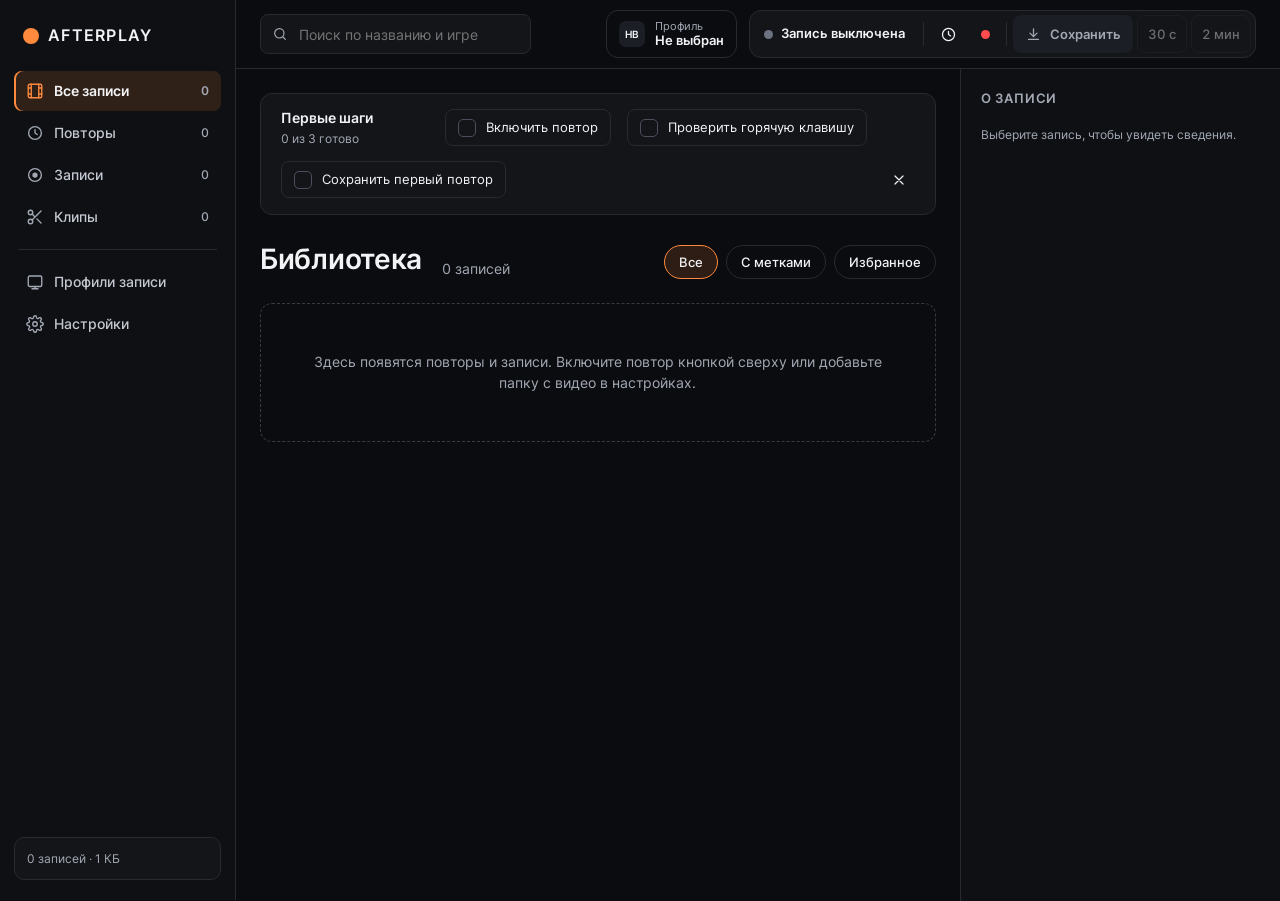
==== src/ui/index.html @ e7d9eff5 "Tidy the repository: src/, native/, docs; new README and banner Layout - src/: every Python module, " ====
<!doctype html>
<html lang="ru">
<head><meta charset="utf-8"><meta name="viewport" content="width=device-width,initial-scale=1"><title>AFTERPLAY</title><link rel="stylesheet" href="ag-app.css?v=5"><script defer src="ag-app.js?v=15"></script><script defer src="en-catalog.js?v=1.15.2"></script><script defer src="ko-catalog.js?v=1.15.2"></script><script defer src="i18n.js?v=1.15.2"></script></head>
<body>
<div id="app"><aside class="sb"><div class="brand"><i aria-hidden="true"></i><b>AFTERPLAY</b></div><nav class="nav" id="nav" aria-label="Разделы"></nav><div class="disk" id="disk"></div></aside>
<div class="ws"><header class="hd"><div id="hdLeft" style="display:contents"></div><span class="grow"></span><div id="chip"></div><div id="dock"></div></header><main id="view"></main></div></div>
<section id="stage" hidden></section><div id="toasts" aria-live="polite"></div><dialog id="confirm"></dialog>
</body></html>
---- src/ui/ag-app.css ----
/* AFTERPLAY · Afterglow — the whole interface. Flat graphite, one warm accent. */
@font-face{font-family:'AG Inter';src:url('fonts/Inter-Regular.ttf') format('truetype');font-weight:400;font-display:swap}
@font-face{font-family:'AG Inter';src:url('fonts/Inter-Medium.ttf') format('truetype');font-weight:500;font-display:swap}
@font-face{font-family:'AG Inter';src:url('fonts/Inter-SemiBold.ttf') format('truetype');font-weight:600 700;font-display:swap}
:root{
 color-scheme:dark;
 --bg:#0B0C0F;--side:#0E1013;--panel:#131519;--panel2:#1B1E24;--line:#262A31;--line2:#363B44;--line3:#4A505B;
 --text:#F2F3F5;--soft:#C4C9D1;--muted:#A3A9B4;--off:#6B7280;
 --accent:#FF8A3D;--accent-rgb:255,138,61;--on-accent:#0B0C0F;--rec:#FF4D4F;--ok:#4ADE80;
 --soft-accent:rgba(var(--accent-rgb),.14);--glow:0 0 0 1px var(--accent),0 8px 24px -8px rgba(var(--accent-rgb),.55);
 --card:240px;--speed:1;
}
*{box-sizing:border-box}
[hidden]{display:none!important}
html,body{margin:0;height:100%;background:var(--bg);color:var(--text);font:400 14px/1.45 'AG Inter','Inter','Segoe UI',system-ui,sans-serif;-webkit-font-smoothing:antialiased}
body.no-motion *,body.no-motion *::before,body.no-motion *::after{animation:none!important;transition:none!important}
button,input,select,textarea{font:inherit;color:inherit}
button{cursor:pointer}
button:disabled{cursor:default}
a{color:inherit}
:focus-visible{outline:2px solid var(--text);outline-offset:2px}
::selection{background:rgba(var(--accent-rgb),.35)}
::-webkit-scrollbar{width:10px;height:10px}::-webkit-scrollbar-thumb{background:#2A2E35;border-radius:5px;border:2px solid var(--bg)}::-webkit-scrollbar-track{background:transparent}
.sr{position:absolute!important;width:1px;height:1px;overflow:hidden;clip:rect(0 0 0 0);white-space:nowrap}
.num{font-variant-numeric:tabular-nums}
svg{flex:none}

/* Shell */
#app{display:flex;min-height:100vh}
.sb{position:sticky;top:0;height:100vh;width:236px;flex:none;display:flex;flex-direction:column;gap:2px;padding:20px 14px;background:var(--side);border-right:1px solid var(--line);overflow-y:auto}
.brand{display:flex;align-items:center;gap:10px;padding:4px 10px 22px}
.brand i{width:14px;height:14px;border-radius:50%;background:var(--accent);box-shadow:var(--glow)}
.brand b{font-weight:700;font-size:16px;letter-spacing:.08em}
.nav{display:flex;flex-direction:column;gap:2px}
.nav button{display:flex;align-items:center;gap:10px;height:40px;padding:0 12px;border:0;border-radius:8px;background:transparent;color:var(--soft);font-weight:500;text-align:left}
.nav button:hover{background:var(--panel2);color:var(--text)}
.nav button[aria-current=page]{background:var(--soft-accent);color:var(--text);font-weight:600;box-shadow:inset 2px 0 0 var(--accent)}
.nav button svg{width:18px;height:18px;color:var(--muted)}
.nav button[aria-current=page] svg{color:var(--accent)}
.nav .count{margin-left:auto;font-size:12px;color:var(--muted);font-variant-numeric:tabular-nums}
.nav hr{border:0;height:1px;background:var(--line);margin:10px 4px}
.disk{margin-top:auto;border:1px solid var(--line);border-radius:10px;padding:12px;display:flex;flex-direction:column;gap:8px;background:var(--panel)}
.disk div{display:flex;justify-content:space-between;font-size:12px;color:var(--muted)}
.bar{height:4px;border-radius:2px;background:var(--line);overflow:hidden}
.bar span{display:block;height:100%;background:var(--accent)}
.ws{flex:1;min-width:0;display:flex;flex-direction:column}
.hd{position:sticky;top:0;z-index:20;display:flex;align-items:center;gap:12px;min-height:68px;padding:10px 24px;border-bottom:1px solid var(--line);background:var(--bg)}
.hd h1{margin:0;font-size:18px;font-weight:700;white-space:nowrap}
.search{position:relative;flex:1 1 220px;max-width:420px;min-width:140px}
.search svg{position:absolute;left:12px;top:12px;width:16px;height:16px;color:var(--muted)}
.search input{width:100%;height:40px;padding:0 12px 0 38px;border-radius:8px;border:1px solid var(--line);background:var(--panel);outline:none}
.search input:focus{border-color:var(--line3)}
.grow{flex:1}
.chip-profile{display:flex;align-items:center;gap:10px;height:48px;padding:0 12px;border-radius:12px;border:1px solid var(--line);background:transparent;max-width:230px;min-width:0}
.chip-profile:hover{background:var(--panel2)}
.chip-profile .ini{width:26px;height:26px;flex:none;border-radius:7px;background:var(--panel2);display:flex;align-items:center;justify-content:center;font-size:10px;font-weight:700}
.chip-profile span{display:flex;flex-direction:column;line-height:1.2;min-width:0;text-align:left}
.chip-profile small{font-size:11px;color:var(--muted)}
.chip-profile b{font-size:13px;font-weight:600;white-space:nowrap;overflow:hidden;text-overflow:ellipsis}
main{flex:1;min-width:0}

/* Recording dock */
.dock{display:flex;align-items:center;gap:4px;height:48px;padding:4px;border:1px solid var(--line);border-radius:12px;background:var(--panel);flex:none}
.dock[data-mode=replay]{border-color:rgba(var(--accent-rgb),.45)}
.dock[data-mode=record],.dock[data-mode=error]{border-color:rgba(255,77,79,.55)}
.dock button{height:38px;border-radius:8px;border:0;background:transparent;display:flex;align-items:center;gap:8px;padding:0 12px;font-size:13px;font-weight:500;white-space:nowrap}
.dock button:hover:not(:disabled){background:var(--panel2)}
.dock button:disabled{opacity:.4}
.dock svg{width:17px;height:17px}
.dk-status{position:relative;max-width:240px;min-width:0;text-align:left;padding:0 12px 0 10px!important}
.dk-text{display:flex;flex-direction:column;min-width:0;line-height:1.2}
.dk-text b{font-size:13px;font-weight:600;white-space:nowrap;overflow:hidden;text-overflow:ellipsis;font-variant-numeric:tabular-nums}
.dk-text small{font-size:11px;color:var(--muted);white-space:nowrap;overflow:hidden;text-overflow:ellipsis}
.dot{width:9px;height:9px;flex:none;border-radius:50%;background:var(--off)}
.dock[data-mode=replay] .dot{background:var(--accent);box-shadow:0 0 10px rgba(var(--accent-rgb),.85);animation:pulse 1.6s ease-in-out infinite}
.dock[data-mode=record] .dot,.dock[data-mode=error] .dot{background:var(--rec);box-shadow:0 0 10px rgba(255,77,79,.85)}
.dock[data-mode=record] .dot{animation:pulse 1.6s ease-in-out infinite}
.dock[data-mode=busy] .dot{background:var(--text);animation:pulse .8s ease-in-out infinite}
.dk-fill{position:absolute;left:10px;right:12px;bottom:3px;height:2px;border-radius:1px;background:var(--line);overflow:hidden}
.dk-fill span{display:block;height:100%;background:var(--accent)}
.dk-sep{width:1px;height:24px;background:var(--line);margin:0 2px;flex:none}
.dk-toggle.on{background:var(--soft-accent)!important}
.dk-toggle.on svg{color:var(--accent)}
.rec-dot{width:9px;height:9px;border-radius:50%;background:var(--rec);flex:none}
.dk-rec.on{background:rgba(255,77,79,.14)!important;color:#FFD6D6}
.dk-save{background:var(--accent)!important;color:var(--on-accent)!important;font-weight:600!important}
.dk-save:hover:not(:disabled){filter:brightness(1.07)}
.dk-save:disabled{background:var(--panel2)!important;color:var(--muted)!important;opacity:1!important}
.dk-save kbd{font:600 11px inherit;padding:1px 6px;border-radius:5px;background:rgba(11,12,15,.18)}
.dk-save:disabled kbd{background:var(--line)}
.dk-quick{border:1px solid var(--line)!important;padding:0 10px!important;font-variant-numeric:tabular-nums}
@media (max-width:1500px){.dk-save kbd{display:none}}
@media (max-width:1360px){.dk-text small{display:none}.dk-toggle span{display:none}.dk-toggle{padding:0 10px!important}.chip-profile{max-width:170px}}
@media (max-width:1220px){.chip-profile span{display:none}.dk-status{max-width:150px}}
@media (max-width:1120px){.dk-save span{display:none}.sb{width:200px}}
body.recording::after{content:'';position:fixed;inset:0;border:2px solid var(--rec);pointer-events:none;z-index:9999;animation:frame 2.4s ease-in-out infinite}
@keyframes pulse{0%,100%{opacity:1}50%{opacity:.35}}
@keyframes frame{0%,100%{opacity:.9}50%{opacity:.35}}
@media (prefers-reduced-motion:reduce){*{animation:none!important;transition:none!important}}

/* Buttons and fields */
.btn{height:40px;padding:0 16px;border-radius:8px;border:1px solid var(--line);background:transparent;display:inline-flex;align-items:center;justify-content:center;gap:8px;font-weight:500;white-space:nowrap;text-decoration:none}
.btn:hover:not(:disabled){background:var(--panel2);border-color:var(--line2)}
.btn:disabled{opacity:.45}
.btn svg{width:16px;height:16px}
.btn.primary{background:var(--accent);border-color:transparent;color:var(--on-accent);font-weight:600;box-shadow:0 8px 24px -10px rgba(var(--accent-rgb),.7)}
.btn.primary:hover:not(:disabled){background:var(--accent);filter:brightness(1.07)}
.btn.primary:disabled{background:var(--panel2);color:var(--off);box-shadow:none;opacity:1}
.btn.danger{color:#FFB4B5}
.btn.danger.solid{border-color:var(--rec);background:rgba(255,77,79,.12);color:#FFD6D6}
.btn.icon{width:40px;padding:0}
.btn.ghost{border-color:transparent}
.btn.sm{height:34px;padding:0 12px;font-size:13px}
.field{display:flex;flex-direction:column;gap:6px;min-width:0}
.field>label,.lbl{font-size:13px;color:var(--muted)}
.input,select.input{height:40px;padding:0 12px;border-radius:8px;border:1px solid var(--line);background:var(--panel);outline:none;min-width:0}
.input:focus{border-color:var(--line3)}
select.input{appearance:none;padding-right:34px;background-image:url("data:image/svg+xml,%3Csvg xmlns='http://www.w3.org/2000/svg' width='12' height='12' viewBox='0 0 24 24' fill='none' stroke='%23A3A9B4' stroke-width='2'%3E%3Cpath d='m6 9 6 6 6-6'/%3E%3C/svg%3E");background-repeat:no-repeat;background-position:right 12px center}
select.input option{background:#1B1E24}
input[type=range]{accent-color:var(--accent);width:100%;height:20px;margin:0;cursor:pointer}
input[type=range]:disabled{opacity:.35;cursor:default}
.seg{display:inline-flex;flex-wrap:wrap;gap:4px;padding:3px;border-radius:10px;background:var(--side);border:1px solid var(--line)}
.seg button{height:34px;padding:0 14px;border-radius:7px;border:0;background:transparent;color:var(--soft);font-size:13px;font-weight:500}
.seg button:hover:not(:disabled){color:var(--text);background:var(--panel2)}
.seg button[aria-checked=true],.seg button[aria-pressed=true]{background:var(--accent);color:var(--on-accent);font-weight:600}
.seg button:disabled{opacity:.4}
.switch{display:inline-flex;align-items:center;gap:12px;cursor:pointer;border:0;background:transparent;padding:0;text-align:left}
.switch .tr{width:36px;height:20px;flex:none;border-radius:10px;background:var(--line2);padding:2px;display:flex;transition:background .14s}
.switch .tr span{width:16px;height:16px;border-radius:50%;background:var(--muted);transition:transform .14s,background .14s}
.switch[aria-checked=true] .tr{background:var(--accent)}
.switch[aria-checked=true] .tr span{transform:translateX(16px);background:#0B0C0F}
.switch:disabled{opacity:.45;cursor:default}
.check{display:inline-flex;align-items:center;gap:10px;cursor:pointer}
.check input{width:16px;height:16px;accent-color:var(--accent);margin:0}
kbd{min-width:22px;height:22px;padding:0 6px;border-radius:5px;border:1px solid var(--line2);border-bottom-width:2px;background:var(--panel);font:600 11px inherit;display:inline-flex;align-items:center;justify-content:center}
.hint{font-size:12px;color:var(--muted);margin:0}
.card{border:1px solid var(--line);border-radius:12px;background:var(--panel)}
h2.sec{margin:0;font-size:13px;font-weight:600;color:var(--muted);letter-spacing:.06em;text-transform:uppercase}
.empty{padding:48px;border:1px dashed var(--line2);border-radius:12px;text-align:center;color:var(--muted)}

/* Library */
.lib{display:flex;flex-wrap:wrap;min-height:calc(100vh - 68px)}
.lib-main{flex:999 1 560px;min-width:0;padding:24px;display:flex;flex-direction:column;gap:24px}
.steps{display:flex;flex-wrap:wrap;align-items:center;gap:12px 16px;padding:14px 16px 14px 20px}
.steps .t{display:flex;flex-direction:column;gap:2px;min-width:140px;margin-right:8px}
.steps .t b{font-weight:600}
.step{display:flex;align-items:center;gap:10px;padding:8px 12px;border-radius:8px;border:1px solid var(--line);background:transparent;font-size:13px}
.step:hover{border-color:var(--line3)}
.step i{width:18px;height:18px;border-radius:5px;border:1.5px solid var(--line3);display:flex;align-items:center;justify-content:center;font-style:normal;font-size:12px;font-weight:700;color:var(--on-accent)}
.step.done{color:var(--muted)}.step.done i{background:var(--accent);border-color:var(--accent)}
.lib-top{display:flex;flex-wrap:wrap;align-items:flex-end;gap:12px 20px}
.lib-top h1{margin:0;font-size:28px;font-weight:700;letter-spacing:-.01em}
.lib-top .num{color:var(--muted)}
.chips{display:flex;flex-wrap:wrap;gap:8px}
.chips button{height:34px;padding:0 14px;border-radius:17px;border:1px solid var(--line);background:transparent;font-size:13px;font-weight:500}
.chips button:hover{border-color:var(--line3)}
.chips button[aria-pressed=true]{border-color:var(--accent);background:var(--soft-accent)}
.group{display:flex;flex-direction:column;gap:12px}
.grid{display:grid;grid-template-columns:repeat(auto-fill,minmax(var(--card),1fr));gap:16px}
.clip{display:flex;flex-direction:column;padding:6px;border-radius:12px;border:1px solid var(--line);background:var(--panel);text-align:left;transition:transform .14s,border-color .14s,box-shadow .14s;content-visibility:auto;contain-intrinsic-size:auto 230px}
.clip:hover{transform:translateY(-2px);border-color:var(--line2)}
.clip.sel{border-color:var(--accent);box-shadow:var(--glow)}
.thumb{position:relative;aspect-ratio:16/9;border-radius:8px;overflow:hidden;background:var(--panel2)}
.thumb img{width:100%;height:100%;object-fit:cover;display:block}
.badge{position:absolute;padding:2px 8px;border-radius:6px;background:rgba(11,12,15,.8);font-size:11px;font-weight:600}
.badge.kind{left:8px;top:8px;color:var(--accent)}.badge.kind.record{color:#FF9B9C}.badge.kind.clip{color:var(--text)}
.badge.marks{right:8px;top:8px}
.badge.dur{right:8px;bottom:8px;font-size:12px;font-weight:500;font-variant-numeric:tabular-nums;padding:2px 6px}
.badge.fav{left:8px;bottom:8px;color:var(--accent)}
.clip .meta{display:flex;flex-direction:column;gap:2px;padding:10px 4px 4px;min-width:0}
.clip .meta b{font-weight:600;white-space:nowrap;overflow:hidden;text-overflow:ellipsis}
.clip .meta small{font-size:12px;color:var(--muted);white-space:nowrap;overflow:hidden;text-overflow:ellipsis}
.more{align-self:center}
.detail{flex:1 1 320px;max-width:360px;border-left:1px solid var(--line);background:var(--side);padding:20px;display:flex;flex-direction:column;gap:18px;position:sticky;top:68px;height:calc(100vh - 68px);overflow-y:auto}
.detail .row{display:flex;align-items:center;justify-content:space-between}
.detail .big{position:relative;aspect-ratio:16/9;border-radius:10px;overflow:hidden;background:var(--panel2);border:0;padding:0;width:100%}
.detail .big img{width:100%;height:100%;object-fit:cover;display:block}
.detail .big .play{position:absolute;left:50%;top:50%;transform:translate(-50%,-50%);width:52px;height:52px;border-radius:50%;background:rgba(11,12,15,.7);display:flex;align-items:center;justify-content:center}
.detail h3{margin:0;font-size:18px;font-weight:700;overflow-wrap:anywhere}
.detail .sub{color:var(--muted);font-size:13px}
.acts{display:grid;grid-template-columns:repeat(3,minmax(0,1fr));gap:8px}
.acts .btn{padding:0 8px}
dl.facts{margin:0;display:grid;grid-template-columns:auto 1fr;gap:10px 16px;font-size:13px}
dl.facts dt{color:var(--muted)}dl.facts dd{margin:0;text-align:right;overflow-wrap:anywhere;font-variant-numeric:tabular-nums}
.marks{display:flex;flex-wrap:wrap;gap:6px}
.mark{height:28px;padding:0 10px;border-radius:6px;border:0;background:var(--soft-accent);font-size:12px;font-variant-numeric:tabular-nums}
.mark:hover{background:rgba(var(--accent-rgb),.24)}

/* Full-window stages: viewer and editor */
#stage{position:fixed;inset:0;z-index:50;background:var(--bg);display:flex;flex-direction:column;overflow:auto}
#stage[hidden]{display:none}
.st-hd{display:flex;flex-wrap:wrap;align-items:center;gap:12px 16px;padding:14px 24px;border-bottom:1px solid var(--line)}
.st-hd .ttl{display:flex;flex-direction:column;min-width:0}
.st-hd .ttl b{font-size:16px;font-weight:700;white-space:nowrap;overflow:hidden;text-overflow:ellipsis}
.st-hd .ttl small{font-size:12px;color:var(--muted)}
.keys{display:flex;flex-wrap:wrap;gap:6px 12px;align-items:center;font-size:12px;color:var(--muted)}
.keys span{display:inline-flex;align-items:center;gap:6px}

/* Viewer */
.vw{background:#07080A}
.vw .st-hd{border-bottom:0}
.vw-stage{position:relative;flex:1;min-height:0;display:flex;align-items:center;justify-content:center;padding:0 64px}
.vw{height:100vh;overflow:hidden}
.vw-frame{position:relative;width:100%;height:100%;border-radius:8px;overflow:hidden;background:#000}
.vw-frame video{width:100%;height:100%;object-fit:contain;display:block;background:#000}
.vw-hit{position:absolute;inset:0;border:0;background:transparent;width:100%;height:100%;display:flex;align-items:center;justify-content:center}
.bigplay{width:76px;height:76px;border-radius:50%;background:rgba(11,12,15,.7);display:flex;align-items:center;justify-content:center}
.side-nav{position:absolute;top:50%;transform:translateY(-50%);width:44px;height:44px;border-radius:50%;border:1px solid var(--line);background:var(--panel);display:flex;align-items:center;justify-content:center;opacity:.6}
.side-nav:hover{opacity:1}
.side-nav.l{left:16px}.side-nav.r{right:16px}
.vw-ctl{padding:8px 64px 14px;display:flex;flex-direction:column;gap:8px;transition:opacity .25s}
.scrub{position:relative;height:28px;cursor:pointer;touch-action:none;user-select:none}
.scrub .rail{position:absolute;left:0;right:0;top:12px;height:5px;border-radius:3px;background:var(--line);overflow:hidden;transition:height .1s,top .1s}
.scrub:hover .rail,.scrub.drag .rail{height:8px;top:10px}
.scrub .buf{position:absolute;inset:0 auto 0 0;background:rgba(242,243,245,.1)}
.scrub .fill{position:absolute;inset:0 auto 0 0;background:var(--accent)}
.scrub .knob{position:absolute;top:7px;width:14px;height:14px;margin-left:-7px;border-radius:50%;background:var(--text);box-shadow:0 0 0 4px rgba(var(--accent-rgb),.25);pointer-events:none}
.scrub .pin{position:absolute;top:9px;width:3px;height:10px;margin-left:-1px;border-radius:1px;background:var(--text);pointer-events:none}
.preview{position:absolute;bottom:34px;transform:translateX(-50%);display:flex;flex-direction:column;align-items:center;gap:6px;pointer-events:none}
.preview .pic{width:176px;height:99px;border-radius:8px;border:2px solid var(--text);background:var(--panel2) no-repeat;background-size:auto 100%;box-shadow:0 12px 32px rgba(0,0,0,.5)}
.preview span{padding:2px 8px;border-radius:6px;background:var(--panel2);font-size:12px;font-weight:600;font-variant-numeric:tabular-nums}
.ctl-row{display:flex;flex-wrap:wrap;align-items:center;gap:8px 10px}
.vol{display:flex;align-items:center;gap:8px}
.vol input{width:110px}
.menu-wrap{position:relative}
.menu{position:absolute;right:0;bottom:48px;min-width:150px;padding:6px;border-radius:10px;background:var(--panel2);border:1px solid var(--line2);box-shadow:0 12px 32px rgba(0,0,0,.5);display:flex;flex-direction:column;gap:2px;z-index:5}
.menu button{display:flex;justify-content:space-between;height:32px;padding:0 10px;align-items:center;border-radius:6px;border:0;background:transparent;font-size:13px}
.menu button:hover,.menu button[aria-checked=true]{background:rgba(var(--accent-rgb),.16)}
.vw-badge{position:absolute;top:14px;padding:4px 10px;border-radius:6px;font-size:12px;font-weight:700}
.timer-ov{position:absolute;padding:3px 9px;border-radius:6px;font-weight:600;font-variant-numeric:tabular-nums;pointer-events:none;transform:translate(-100%,0)}

/* Editor */
.ed-body{flex:1;display:flex;flex-wrap:wrap;min-height:0}
.ed-main{flex:999 1 640px;min-width:0;padding:24px;display:flex;flex-direction:column;gap:16px}
.ed-frame{position:relative;width:100%;aspect-ratio:16/9;max-height:52vh;border-radius:12px;overflow:hidden;background:#000;border:1px solid var(--line)}
.ed-frame video{width:100%;height:100%;object-fit:contain;display:block}
.ed-frame .drag-note{position:absolute;left:50%;bottom:14px;transform:translateX(-50%);padding:6px 12px;border-radius:8px;background:rgba(11,12,15,.85);border:1px solid var(--accent);font-size:13px;font-weight:600}
.tl-card{display:flex;flex-direction:column;gap:10px;padding:14px 18px 22px}
.tl-info{display:flex;flex-wrap:wrap;gap:8px 20px;justify-content:space-between;font-size:12px;color:var(--muted);font-variant-numeric:tabular-nums}
.tl-info b{color:var(--text);font-weight:600}
.tl{position:relative;height:128px;margin-top:4px;touch-action:none;user-select:none}
.tl .strip{position:absolute;left:0;right:0;top:0;height:52px;border-radius:6px;overflow:hidden;background:var(--panel2) repeat-x;background-size:auto 100%}
.tl canvas{position:absolute;left:0;top:60px;width:100%;height:52px}
.tl .dim{position:absolute;top:0;height:112px;background:rgba(11,12,15,.66);pointer-events:none}
.tl .sel{position:absolute;top:-2px;height:116px;border-top:2px solid var(--accent);border-bottom:2px solid var(--accent);pointer-events:none}
.tl .sel.drag{box-shadow:var(--glow)}
.handle{position:absolute;top:-2px;width:14px;height:116px;padding:0;border:0;background:var(--accent);display:flex;align-items:center;justify-content:center;cursor:ew-resize}
.handle:hover{filter:brightness(1.12)}
.handle.in{margin-left:-12px;border-radius:7px 0 0 7px}.handle.out{margin-left:-2px;border-radius:0 7px 7px 0}
.head{position:absolute;top:-10px;height:128px;width:2px;margin-left:-1px;background:var(--text);pointer-events:none}
.head::before{content:'';position:absolute;top:0;left:-5px;width:12px;height:12px;border-radius:50%;background:var(--text)}
.hover-line{position:absolute;top:0;height:112px;width:1px;background:rgba(242,243,245,.35);pointer-events:none}
.drag-time{position:absolute;top:-36px;transform:translateX(-50%);padding:3px 8px;border-radius:6px;background:var(--accent);color:var(--on-accent);font-size:12px;font-weight:700;font-variant-numeric:tabular-nums;white-space:nowrap;pointer-events:none}
.tl .star{position:absolute;top:112px;margin-left:-6px;font-size:12px;line-height:16px;color:var(--accent);pointer-events:none}
.ed-side{flex:1 1 360px;max-width:420px;border-left:1px solid var(--line);background:var(--side);padding:24px 20px;display:flex;flex-direction:column;gap:20px;overflow-y:auto}
.preset{display:flex;align-items:center;gap:12px;padding:12px;border-radius:10px;border:1px solid var(--line);background:var(--panel);text-align:left;width:100%}
.preset:hover:not(:disabled){border-color:var(--line3)}
.preset[aria-checked=true]{border-color:var(--accent);background:rgba(var(--accent-rgb),.1)}
.preset:disabled{opacity:.45}
.preset .r{width:16px;height:16px;flex:none;border-radius:50%;border:1.5px solid var(--line3)}
.preset[aria-checked=true] .r{border:5px solid var(--accent)}
.preset .tx{display:flex;flex-direction:column;gap:2px;flex:1;min-width:0}
.preset .tx b{font-weight:600}.preset .tx small{font-size:12px;color:var(--muted)}
.preset .sz{font-size:13px;font-weight:600;font-variant-numeric:tabular-nums;color:var(--muted)}
.preset[aria-checked=true] .sz{color:var(--text)}
.track{display:grid;grid-template-columns:36px minmax(0,1fr) 46px;align-items:center;gap:12px;padding:10px 12px;border-radius:10px;border:1px solid var(--line);background:var(--panel)}
.track .nm{font-size:13px;font-weight:600}
.track .pct{border:0;background:transparent;font-size:13px;font-weight:600;text-align:right;font-variant-numeric:tabular-nums;padding:0}
.result{display:flex;flex-direction:column;gap:12px;padding:14px;border-radius:10px;border:1px solid rgba(74,222,128,.35);background:rgba(74,222,128,.07);min-width:0}
/* Two buttons side by side only when both labels fit; otherwise stack them so
   "Показать в папке" never runs past the export panel on narrow windows. */
.result-acts{display:grid;grid-template-columns:repeat(auto-fit,minmax(min(100%,170px),1fr));gap:8px}
.result-acts .btn{min-width:0}
/* Icons inside buttons are swapped on state changes (play ⇄ pause). Let clicks
   land on the button itself so a press on the glyph is never lost. */
button svg,button .bigplay{pointer-events:none}
.progress{display:flex;flex-direction:column;gap:8px;padding:14px;border-radius:10px;border:1px solid var(--line);background:var(--panel)}
.progress .bar{height:6px}

/* Profiles and settings */
.page{display:flex;flex-wrap:wrap;min-height:calc(100vh - 68px)}
.pf-list{flex:1 1 280px;max-width:330px;padding:20px;border-right:1px solid var(--line);background:var(--side);display:flex;flex-direction:column;gap:8px}
.pf-item{display:flex;align-items:center;gap:12px;padding:12px;border-radius:10px;border:1px solid var(--line);background:var(--panel);text-align:left;width:100%}
.pf-item:hover{border-color:var(--line2)}
.pf-item[aria-current=true]{border-color:var(--accent);background:rgba(var(--accent-rgb),.1)}
.pf-item .ini{width:36px;height:36px;flex:none;border-radius:9px;display:flex;align-items:center;justify-content:center;font-size:12px;font-weight:700;background:var(--panel2)}
.pf-item[aria-current=true] .ini{background:var(--accent);color:var(--on-accent)}
.pf-item .tx{display:flex;flex-direction:column;gap:2px;min-width:0;flex:1}
.pf-item .tx b{font-weight:600;white-space:nowrap;overflow:hidden;text-overflow:ellipsis}
.pf-item .tx small{font-size:12px;color:var(--muted)}
.tag{padding:1px 6px;border-radius:5px;font-size:11px;font-weight:700;background:var(--accent);color:var(--on-accent);white-space:nowrap}
.tag.ghost{background:var(--panel2);color:var(--soft)}
.pf-edit{flex:999 1 640px;min-width:0;padding:24px 32px 0;display:flex;flex-direction:column;gap:20px}
.pf-grid{display:grid;grid-template-columns:repeat(2,minmax(0,1fr));gap:20px}
.box{display:flex;flex-direction:column;gap:14px;padding:18px}
.box.wide{grid-column:span 2}
.box h3{margin:0;font-size:15px;font-weight:700}
.box-head{display:flex;flex-wrap:wrap;align-items:center;gap:12px}
.box-head h3{flex:1}
.mons{display:flex;flex-wrap:wrap;gap:12px;align-items:flex-end}
.mon{display:flex;flex-direction:column;align-items:flex-start;gap:4px;padding:10px;border-radius:10px;border:1px solid var(--line);background:transparent;text-align:left}
.mon .scr{border-radius:6px;border:2px solid var(--line2);background:var(--side);display:flex;align-items:center;justify-content:center;font-size:18px;font-weight:700;color:var(--muted);margin-bottom:4px}
.mon[aria-checked=true]{border-color:var(--accent);background:rgba(var(--accent-rgb),.08)}
.mon[aria-checked=true] .scr{border-color:var(--accent);color:var(--accent)}
.mon b{font-size:13px;font-weight:600}.mon small{font-size:12px;color:var(--muted)}
.apps{display:grid;grid-template-columns:repeat(auto-fill,minmax(220px,1fr));gap:8px}
.app{display:flex;align-items:center;gap:10px;padding:8px 10px;border-radius:8px;border:1px solid var(--line);background:transparent;text-align:left;min-width:0}
.app[aria-checked=true]{border-color:var(--accent);background:rgba(var(--accent-rgb),.08)}
.app .ini{width:28px;height:28px;flex:none;border-radius:7px;background:var(--panel2);display:flex;align-items:center;justify-content:center;font-size:11px;font-weight:700}
.app span{display:flex;flex-direction:column;min-width:0}
.app b{font-size:13px;font-weight:600;white-space:nowrap;overflow:hidden;text-overflow:ellipsis}.app small{font-size:12px;color:var(--muted);white-space:nowrap;overflow:hidden;text-overflow:ellipsis}
.kv{display:flex;justify-content:space-between;align-items:baseline;gap:12px}
.kv .v{font-size:18px;font-weight:700;font-variant-numeric:tabular-nums}
.ticks{display:flex;justify-content:space-between;font-size:11px;color:var(--muted);font-variant-numeric:tabular-nums}
.note{padding:10px 12px;border-radius:8px;background:var(--side);font-size:13px;color:var(--muted);display:flex;justify-content:space-between;gap:12px}
.note b{color:var(--text);font-variant-numeric:tabular-nums}
.savebar{position:sticky;bottom:0;margin:0 -32px;padding:14px 32px;display:flex;align-items:center;gap:12px;border-top:1px solid var(--line);background:var(--bg);z-index:3}
.st-nav{flex:1 1 210px;max-width:230px;padding:20px 14px;border-right:1px solid var(--line);background:var(--side);display:flex;flex-direction:column;gap:2px;position:sticky;top:68px;height:calc(100vh - 68px)}
.st-nav a{height:38px;padding:0 12px;border-radius:8px;display:flex;align-items:center;text-decoration:none;color:var(--soft)}
.st-nav a:hover{background:var(--panel2);color:var(--text)}
.st-body{flex:999 1 640px;min-width:0;max-width:940px;padding:28px 32px 64px;display:flex;flex-direction:column;gap:20px}
.st-sec{padding:6px 20px}
.st-sec>h2{margin:14px 0 6px;font-size:15px;font-weight:700}
.st-row{display:flex;flex-wrap:wrap;align-items:center;gap:12px 16px;min-height:56px;padding:8px 0;border-top:1px solid var(--line)}
.st-row:first-of-type{border-top:0}
.st-row .t{display:flex;flex-direction:column;flex:1;min-width:200px}
.st-row .t b{font-weight:500}.st-row .t small{font-size:12px;color:var(--muted)}
.keybtn{min-width:190px;height:40px;padding:0 12px;border-radius:8px;border:1px solid var(--line);background:var(--side);display:flex;align-items:center;justify-content:center;gap:4px}
.keybtn:hover{border-color:var(--line3)}
.keybtn.listen{border-color:var(--accent);box-shadow:0 0 0 3px rgba(var(--accent-rgb),.2);color:var(--accent);font-weight:600}
.keybtn.bad{border-color:var(--rec)}
.folder{display:flex;align-items:center;gap:12px;min-height:48px;padding:6px 12px;border-radius:10px;border:1px solid var(--line)}
.folder span{flex:1;min-width:0;white-space:nowrap;overflow:hidden;text-overflow:ellipsis}
.swatches{display:flex;gap:10px}
.swatch{width:32px;height:32px;border-radius:50%;border:0;padding:0;background:var(--c)}
.swatch[aria-checked=true]{box-shadow:0 0 0 3px var(--panel),0 0 0 5px var(--c)}
.corners{position:relative;width:200px;height:118px;border-radius:10px;border:2px solid var(--line2);background:var(--side)}
.corners button{position:absolute;width:64px;height:26px;border-radius:6px;border:1px dashed var(--line3);background:transparent}
.corners button[aria-checked=true]{border:0;background:var(--accent)}

/* Toasts and dialogs */
#toasts{position:fixed;right:24px;top:80px;z-index:200;display:flex;flex-direction:column;gap:8px;align-items:flex-end;pointer-events:none}
.toast{display:flex;align-items:center;gap:10px;max-width:520px;padding:12px 16px;border-radius:10px;background:var(--panel2);border:1px solid var(--line2);box-shadow:0 12px 32px rgba(0,0,0,.45);pointer-events:auto}
.toast i{width:8px;height:8px;border-radius:50%;background:var(--ok);flex:none}
.toast.err{border-color:rgba(255,77,79,.6)}.toast.err i{background:var(--rec)}
.toast b{font-weight:600}
dialog{border:1px solid var(--line2);border-radius:14px;background:var(--panel);color:var(--text);padding:24px;max-width:460px;width:calc(100vw - 48px)}
dialog::backdrop{background:rgba(0,0,0,.6)}
dialog h2{margin:0 0 8px;font-size:18px}
dialog p{margin:0 0 18px;color:var(--muted)}
dialog .row{display:flex;justify-content:flex-end;gap:8px;flex-wrap:wrap}
dialog .dlg-notes{display:flex;flex-direction:column;gap:6px;margin:0 0 18px;font-size:13px;color:var(--muted)}
dialog .dlg-notes p{margin:0}

/* Fullscreen viewer: the whole stage goes fullscreen, controls float over the picture */
#stage.vw:fullscreen{background:#000}
.vw:fullscreen .st-hd,.vw:fullscreen .side-nav,.vw:fullscreen .keyhint{display:none}
.vw:fullscreen .vw-stage{position:absolute;inset:0;padding:0}
.vw:fullscreen .vw-frame{border-radius:0}
.vw:fullscreen .vw-ctl{position:absolute;left:0;right:0;bottom:0;z-index:3;padding:56px 32px 18px;background:linear-gradient(to top,rgba(0,0,0,.88),rgba(0,0,0,.55) 60%,transparent)}
.vw.idle:fullscreen{cursor:none}
.vw.idle:fullscreen .vw-ctl{opacity:0;pointer-events:none}
.vw.idle:fullscreen .bigplay{opacity:0}
/* Editor fills the window: video takes all free height, timeline and side panel stay fixed */
#stage.ed{height:100vh;overflow:hidden}
.ed .ed-body{flex-wrap:nowrap}
.ed .ed-main{flex:1 1 auto;min-height:0;padding:16px 20px;gap:12px}
.ed .ed-frame{flex:1 1 auto;min-height:200px;aspect-ratio:auto;max-height:none;width:100%}
.ed .tl-card{flex:none}
.ed .ed-side{flex:0 0 360px;min-height:0}
@media (max-width:1000px),(max-height:620px){
 #stage.ed{height:auto;overflow:auto}
 .ed .ed-body{flex-wrap:wrap}
 .ed .ed-frame{flex:none;aspect-ratio:16/9}
 .ed .ed-side{flex:1 1 100%;max-width:none;border-left:0;border-top:1px solid var(--line)}
}
.ed #edExport{position:sticky;bottom:-24px;margin:0 -20px -24px;padding:12px 20px 24px;background:var(--side);z-index:2}
/* GIF preview: shown as an image, since <video> cannot play GIF */
.vw-frame .vw-gif,.ed-frame .ed-gif{width:100%;height:100%;object-fit:contain;display:block;background:#000}
.ed-frame .ed-gif{position:absolute;inset:0}
.badge.kind.gif{color:#8FD3FF}
.fmt-badge{padding:2px 8px;border-radius:6px;background:var(--accent);color:var(--on-accent);font-size:12px;font-weight:700;letter-spacing:.04em}

/* Export presets: the card is the frame; the chosen one opens its quality switch */
.preset-item{border:1px solid var(--line);border-radius:10px;background:var(--panel);transition:border-color .15s,background .15s}
.preset-item:hover:not(.off){border-color:var(--line3)}
.preset-item.on{border-color:var(--accent);background:rgba(var(--accent-rgb),.1)}
.preset-item.off{opacity:.45}
.preset-item .preset,.preset-item .preset[aria-checked=true]{border:0;background:transparent}
.preset-item .preset:disabled{opacity:1}
.pq{display:flex;flex-direction:column;gap:6px;padding:0 12px 12px 40px}
.pq-seg{display:flex;width:100%}
.pq-seg button{flex:1;height:30px;padding:0 6px;font-size:12.5px;white-space:nowrap}
.pq-hint{font-size:12px;color:var(--soft);line-height:1.35}
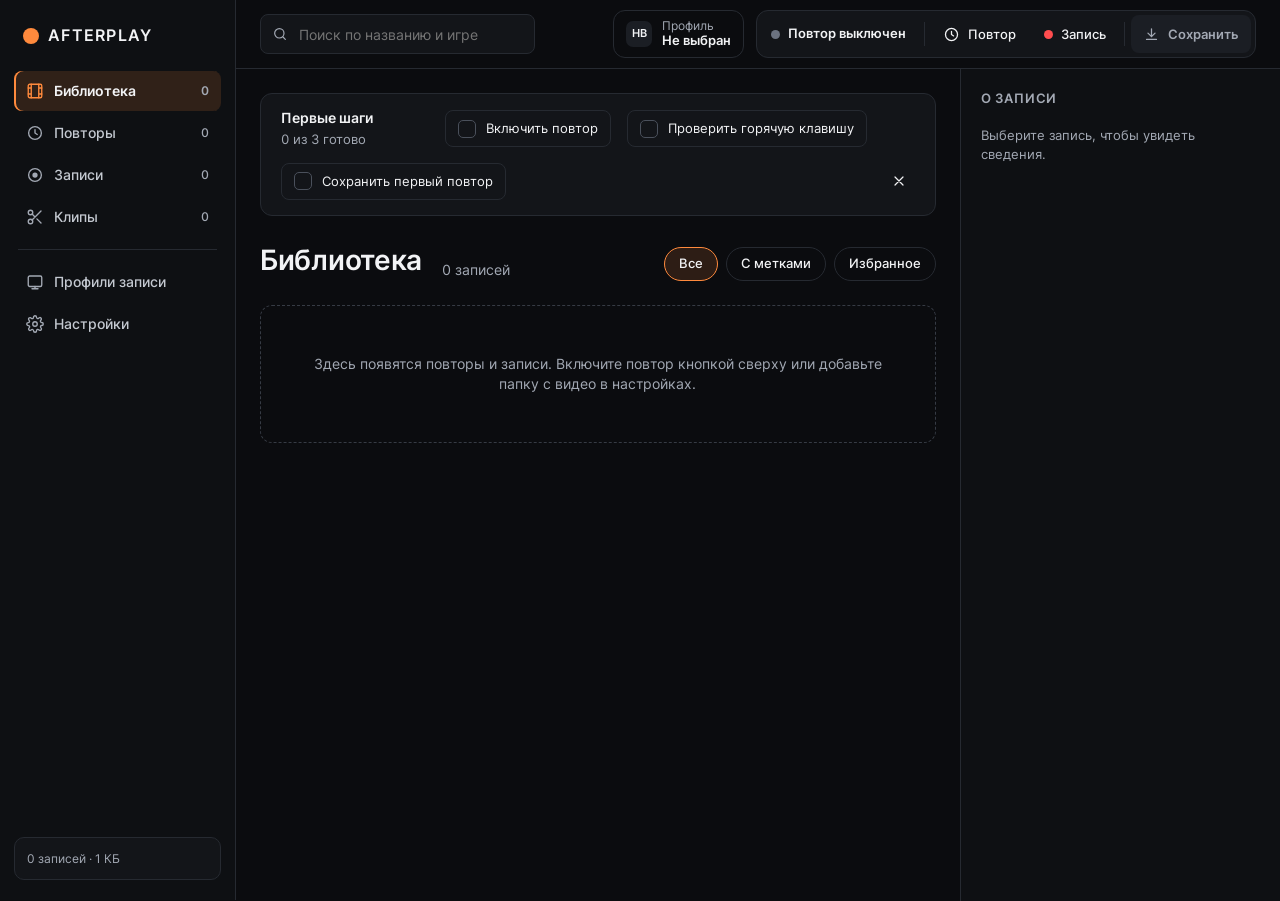
==== commit 9cc2cdeb: "Release AFTERPLAY 1.15.4: library sync, task progress, UX fixes - Library picks up videos renamed, m" ====
--- a/src/ui/index.html
+++ b/src/ui/index.html
@@ -1,6 +1,6 @@
 <!doctype html>
 <html lang="ru">
-<head><meta charset="utf-8"><meta name="viewport" content="width=device-width,initial-scale=1"><title>AFTERPLAY</title><link rel="stylesheet" href="ag-app.css?v=5"><script defer src="ag-app.js?v=15"></script><script defer src="en-catalog.js?v=1.15.2"></script><script defer src="ko-catalog.js?v=1.15.2"></script><script defer src="i18n.js?v=1.15.2"></script></head>
+<head><meta charset="utf-8"><meta name="viewport" content="width=device-width,initial-scale=1"><title>AFTERPLAY</title><link rel="stylesheet" href="ag-app.css?v=13"><script defer src="ag-app.js?v=29"></script><script defer src="en-catalog.js?v=1.15.3-ux4"></script><script defer src="ko-catalog.js?v=1.15.3-ux4"></script><script defer src="i18n.js?v=1.15.2"></script></head>
 <body>
 <div id="app"><aside class="sb"><div class="brand"><i aria-hidden="true"></i><b>AFTERPLAY</b></div><nav class="nav" id="nav" aria-label="Разделы"></nav><div class="disk" id="disk"></div></aside>
 <div class="ws"><header class="hd"><div id="hdLeft" style="display:contents"></div><span class="grow"></span><div id="chip"></div><div id="dock"></div></header><main id="view"></main></div></div>
--- a/src/ui/ag-app.css
+++ b/src/ui/ag-app.css
@@ -51,11 +51,11 @@
 .search input{width:100%;height:40px;padding:0 12px 0 38px;border-radius:8px;border:1px solid var(--line);background:var(--panel);outline:none}
 .search input:focus{border-color:var(--line3)}
 .grow{flex:1}
-.chip-profile{display:flex;align-items:center;gap:10px;height:48px;padding:0 12px;border-radius:12px;border:1px solid var(--line);background:transparent;max-width:230px;min-width:0}
+.chip-profile{display:flex;align-items:center;gap:10px;height:48px;padding:0 12px;border-radius:12px;border:1px solid var(--line);background:transparent;max-width:290px;min-width:0}
 .chip-profile:hover{background:var(--panel2)}
-.chip-profile .ini{width:26px;height:26px;flex:none;border-radius:7px;background:var(--panel2);display:flex;align-items:center;justify-content:center;font-size:10px;font-weight:700}
+.chip-profile .ini{width:26px;height:26px;flex:none;border-radius:7px;background:var(--panel2);display:flex;align-items:center;justify-content:center;font-size:11px;font-weight:700}
 .chip-profile span{display:flex;flex-direction:column;line-height:1.2;min-width:0;text-align:left}
-.chip-profile small{font-size:11px;color:var(--muted)}
+.chip-profile small{font-size:12px;color:var(--muted)}
 .chip-profile b{font-size:13px;font-weight:600;white-space:nowrap;overflow:hidden;text-overflow:ellipsis}
 main{flex:1;min-width:0}
 
@@ -70,7 +70,7 @@
 .dk-status{position:relative;max-width:240px;min-width:0;text-align:left;padding:0 12px 0 10px!important}
 .dk-text{display:flex;flex-direction:column;min-width:0;line-height:1.2}
 .dk-text b{font-size:13px;font-weight:600;white-space:nowrap;overflow:hidden;text-overflow:ellipsis;font-variant-numeric:tabular-nums}
-.dk-text small{font-size:11px;color:var(--muted);white-space:nowrap;overflow:hidden;text-overflow:ellipsis}
+.dk-text small{font-size:12px;color:var(--muted);white-space:nowrap;overflow:hidden;text-overflow:ellipsis}
 .dot{width:9px;height:9px;flex:none;border-radius:50%;background:var(--off)}
 .dock[data-mode=replay] .dot{background:var(--accent);box-shadow:0 0 10px rgba(var(--accent-rgb),.85);animation:pulse 1.6s ease-in-out infinite}
 .dock[data-mode=record] .dot,.dock[data-mode=error] .dot{background:var(--rec);box-shadow:0 0 10px rgba(255,77,79,.85)}
@@ -86,13 +86,14 @@
 .dk-save{background:var(--accent)!important;color:var(--on-accent)!important;font-weight:600!important}
 .dk-save:hover:not(:disabled){filter:brightness(1.07)}
 .dk-save:disabled{background:var(--panel2)!important;color:var(--muted)!important;opacity:1!important}
-.dk-save kbd{font:600 11px inherit;padding:1px 6px;border-radius:5px;background:rgba(11,12,15,.18)}
+.dk-save kbd{font:600 12px inherit;padding:1px 6px;border-radius:5px;background:rgba(11,12,15,.18)}
 .dk-save:disabled kbd{background:var(--line)}
 .dk-quick{border:1px solid var(--line)!important;padding:0 10px!important;font-variant-numeric:tabular-nums}
 @media (max-width:1500px){.dk-save kbd{display:none}}
-@media (max-width:1360px){.dk-text small{display:none}.dk-toggle span{display:none}.dk-toggle{padding:0 10px!important}.chip-profile{max-width:170px}}
-@media (max-width:1220px){.chip-profile span{display:none}.dk-status{max-width:150px}}
-@media (max-width:1120px){.dk-save span{display:none}.sb{width:200px}}
+@media (max-width:1360px){.dk-text small{display:none}.dock .dk-quick{display:none}.chip-profile{max-width:190px}.lib .grid{grid-template-columns:repeat(auto-fill,minmax(min(var(--card),210px),1fr))}}
+@media (max-width:1220px){.chip-profile span{display:none}.dk-status{max-width:160px}.dock button{padding:0 10px}}
+@media (max-width:1120px){.sb{width:200px}}
+@media (max-width:980px){.dk-toggle span,.dk-save span{display:none}}
 body.recording::after{content:'';position:fixed;inset:0;border:2px solid var(--rec);pointer-events:none;z-index:9999;animation:frame 2.4s ease-in-out infinite}
 @keyframes pulse{0%,100%{opacity:1}50%{opacity:.35}}
 @keyframes frame{0%,100%{opacity:.9}50%{opacity:.35}}
@@ -117,14 +118,14 @@
 .input:focus{border-color:var(--line3)}
 select.input{appearance:none;padding-right:34px;background-image:url("data:image/svg+xml,%3Csvg xmlns='http://www.w3.org/2000/svg' width='12' height='12' viewBox='0 0 24 24' fill='none' stroke='%23A3A9B4' stroke-width='2'%3E%3Cpath d='m6 9 6 6 6-6'/%3E%3C/svg%3E");background-repeat:no-repeat;background-position:right 12px center}
 select.input option{background:#1B1E24}
-input[type=range]{accent-color:var(--accent);width:100%;height:20px;margin:0;cursor:pointer}
+input[type=range]{accent-color:var(--accent);width:100%;height:24px;margin:0;cursor:pointer}
 input[type=range]:disabled{opacity:.35;cursor:default}
 .seg{display:inline-flex;flex-wrap:wrap;gap:4px;padding:3px;border-radius:10px;background:var(--side);border:1px solid var(--line)}
 .seg button{height:34px;padding:0 14px;border-radius:7px;border:0;background:transparent;color:var(--soft);font-size:13px;font-weight:500}
 .seg button:hover:not(:disabled){color:var(--text);background:var(--panel2)}
 .seg button[aria-checked=true],.seg button[aria-pressed=true]{background:var(--accent);color:var(--on-accent);font-weight:600}
 .seg button:disabled{opacity:.4}
-.switch{display:inline-flex;align-items:center;gap:12px;cursor:pointer;border:0;background:transparent;padding:0;text-align:left}
+.switch{display:inline-flex;align-items:center;gap:12px;min-height:24px;cursor:pointer;border:0;background:transparent;padding:0;text-align:left}
 .switch .tr{width:36px;height:20px;flex:none;border-radius:10px;background:var(--line2);padding:2px;display:flex;transition:background .14s}
 .switch .tr span{width:16px;height:16px;border-radius:50%;background:var(--muted);transition:transform .14s,background .14s}
 .switch[aria-checked=true] .tr{background:var(--accent)}
@@ -132,14 +133,15 @@
 .switch:disabled{opacity:.45;cursor:default}
 .check{display:inline-flex;align-items:center;gap:10px;cursor:pointer}
 .check input{width:16px;height:16px;accent-color:var(--accent);margin:0}
-kbd{min-width:22px;height:22px;padding:0 6px;border-radius:5px;border:1px solid var(--line2);border-bottom-width:2px;background:var(--panel);font:600 11px inherit;display:inline-flex;align-items:center;justify-content:center}
-.hint{font-size:12px;color:var(--muted);margin:0}
+kbd{min-width:22px;height:22px;padding:0 6px;border-radius:5px;border:1px solid var(--line2);border-bottom-width:2px;background:var(--panel);font:600 12px inherit;display:inline-flex;align-items:center;justify-content:center}
+.hint{font-size:13px;color:var(--muted);margin:0}
 .card{border:1px solid var(--line);border-radius:12px;background:var(--panel)}
 h2.sec{margin:0;font-size:13px;font-weight:600;color:var(--muted);letter-spacing:.06em;text-transform:uppercase}
 .empty{padding:48px;border:1px dashed var(--line2);border-radius:12px;text-align:center;color:var(--muted)}
 
 /* Library */
 .lib{display:flex;flex-wrap:wrap;min-height:calc(100vh - 68px)}
+@media (min-width:900px){.lib{flex-wrap:nowrap}.lib-main{flex:1 1 auto}.detail{flex:0 0 clamp(290px,26vw,360px)}}
 .lib-main{flex:999 1 560px;min-width:0;padding:24px;display:flex;flex-direction:column;gap:24px}
 .steps{display:flex;flex-wrap:wrap;align-items:center;gap:12px 16px;padding:14px 16px 14px 20px}
 .steps .t{display:flex;flex-direction:column;gap:2px;min-width:140px;margin-right:8px}
@@ -162,7 +164,7 @@
 .clip.sel{border-color:var(--accent);box-shadow:var(--glow)}
 .thumb{position:relative;aspect-ratio:16/9;border-radius:8px;overflow:hidden;background:var(--panel2)}
 .thumb img{width:100%;height:100%;object-fit:cover;display:block}
-.badge{position:absolute;padding:2px 8px;border-radius:6px;background:rgba(11,12,15,.8);font-size:11px;font-weight:600}
+.badge{position:absolute;padding:2px 8px;border-radius:6px;background:rgba(11,12,15,.8);font-size:12px;font-weight:600}
 .badge.kind{left:8px;top:8px;color:var(--accent)}.badge.kind.record{color:#FF9B9C}.badge.kind.clip{color:var(--text)}
 .badge.marks{right:8px;top:8px}
 .badge.dur{right:8px;bottom:8px;font-size:12px;font-weight:500;font-variant-numeric:tabular-nums;padding:2px 6px}
@@ -286,9 +288,12 @@
 .pf-item .ini{width:36px;height:36px;flex:none;border-radius:9px;display:flex;align-items:center;justify-content:center;font-size:12px;font-weight:700;background:var(--panel2)}
 .pf-item[aria-current=true] .ini{background:var(--accent);color:var(--on-accent)}
 .pf-item .tx{display:flex;flex-direction:column;gap:2px;min-width:0;flex:1}
-.pf-item .tx b{font-weight:600;white-space:nowrap;overflow:hidden;text-overflow:ellipsis}
+.pf-item .tx b{flex:1 1 100%;font-weight:600;overflow:hidden;overflow-wrap:anywhere;display:-webkit-box;-webkit-box-orient:vertical;-webkit-line-clamp:2}
 .pf-item .tx small{font-size:12px;color:var(--muted)}
-.tag{padding:1px 6px;border-radius:5px;font-size:11px;font-weight:700;background:var(--accent);color:var(--on-accent);white-space:nowrap}
+.tag{padding:1px 6px;border-radius:5px;font-size:12px;font-weight:700;background:var(--accent);color:var(--on-accent);white-space:nowrap}
+.tag.status{display:inline-flex;align-items:center;gap:6px;background:transparent;color:var(--soft);border:1px solid var(--line2);font-weight:600;cursor:default}
+.tag.status::before{content:'';width:7px;height:7px;border-radius:50%;background:var(--ok);flex:none}
+.tag.status.lg{height:40px;padding:0 12px;border-radius:8px;font-size:13px}
 .tag.ghost{background:var(--panel2);color:var(--soft)}
 .pf-edit{flex:999 1 640px;min-width:0;padding:24px 32px 0;display:flex;flex-direction:column;gap:20px}
 .pf-grid{display:grid;grid-template-columns:repeat(2,minmax(0,1fr));gap:20px}
@@ -311,20 +316,23 @@
 .app b{font-size:13px;font-weight:600;white-space:nowrap;overflow:hidden;text-overflow:ellipsis}.app small{font-size:12px;color:var(--muted);white-space:nowrap;overflow:hidden;text-overflow:ellipsis}
 .kv{display:flex;justify-content:space-between;align-items:baseline;gap:12px}
 .kv .v{font-size:18px;font-weight:700;font-variant-numeric:tabular-nums}
-.ticks{display:flex;justify-content:space-between;font-size:11px;color:var(--muted);font-variant-numeric:tabular-nums}
+.ticks{display:flex;justify-content:space-between;font-size:12px;color:var(--muted);font-variant-numeric:tabular-nums}
 .note{padding:10px 12px;border-radius:8px;background:var(--side);font-size:13px;color:var(--muted);display:flex;justify-content:space-between;gap:12px}
 .note b{color:var(--text);font-variant-numeric:tabular-nums}
 .savebar{position:sticky;bottom:0;margin:0 -32px;padding:14px 32px;display:flex;align-items:center;gap:12px;border-top:1px solid var(--line);background:var(--bg);z-index:3}
 .st-nav{flex:1 1 210px;max-width:230px;padding:20px 14px;border-right:1px solid var(--line);background:var(--side);display:flex;flex-direction:column;gap:2px;position:sticky;top:68px;height:calc(100vh - 68px)}
 .st-nav a{height:38px;padding:0 12px;border-radius:8px;display:flex;align-items:center;text-decoration:none;color:var(--soft)}
 .st-nav a:hover{background:var(--panel2);color:var(--text)}
+.st-nav a[aria-current]{background:var(--soft-accent);color:var(--text);font-weight:600;box-shadow:inset 2px 0 0 var(--accent)}
 .st-body{flex:999 1 640px;min-width:0;max-width:940px;padding:28px 32px 64px;display:flex;flex-direction:column;gap:20px}
 .st-sec{padding:6px 20px}
 .st-sec>h2{margin:14px 0 6px;font-size:15px;font-weight:700}
 .st-row{display:flex;flex-wrap:wrap;align-items:center;gap:12px 16px;min-height:56px;padding:8px 0;border-top:1px solid var(--line)}
 .st-row:first-of-type{border-top:0}
 .st-row .t{display:flex;flex-direction:column;flex:1;min-width:200px}
-.st-row .t b{font-weight:500}.st-row .t small{font-size:12px;color:var(--muted)}
+.st-row .t b{font-weight:500}.st-row .t small{font-size:13px;color:var(--muted)}
+.st-row:has(> .switch:not(:disabled)){cursor:pointer}
+.st-row:has(> .switch:not(:disabled)):hover .t b{color:var(--text)}
 .keybtn{min-width:190px;height:40px;padding:0 12px;border-radius:8px;border:1px solid var(--line);background:var(--side);display:flex;align-items:center;justify-content:center;gap:4px}
 .keybtn:hover{border-color:var(--line3)}
 .keybtn.listen{border-color:var(--accent);box-shadow:0 0 0 3px rgba(var(--accent-rgb),.2);color:var(--accent);font-weight:600}
@@ -390,5 +398,29 @@
 .preset-item .preset:disabled{opacity:1}
 .pq{display:flex;flex-direction:column;gap:6px;padding:0 12px 12px 40px}
 .pq-seg{display:flex;width:100%}
-.pq-seg button{flex:1;height:30px;padding:0 6px;font-size:12.5px;white-space:nowrap}
+.pq-seg button{flex:1;height:32px;padding:0 6px;font-size:13px;white-space:nowrap}
 .pq-hint{font-size:12px;color:var(--soft);line-height:1.35}
+
+/* Unsaved profile changes are visible from anywhere in the app */
+.nav-dirty{width:8px;height:8px;margin-left:auto;border-radius:50%;background:var(--accent);flex:none}
+/* Inline text action inside hints */
+button.link{border:0;background:none;padding:0;color:var(--accent);font:inherit;text-decoration:underline;text-underline-offset:2px;cursor:pointer}
+button.link:disabled{color:var(--muted);text-decoration:none;cursor:default}
+.field>.hint{margin-top:2px}
+
+/* Background tasks (update download, library scan, export) in the sidebar */
+.jobs{display:flex;flex-direction:column;gap:10px;margin-top:auto;margin-bottom:8px;padding:12px;border:1px solid rgba(var(--accent-rgb),.4);border-radius:10px;background:var(--panel)}
+.jobs:not([hidden])+.disk{margin-top:0}
+.job{display:flex;flex-direction:column;gap:6px;min-width:0}
+.job-t{display:flex;justify-content:space-between;gap:8px;font-size:13px}
+.job-t b{font-weight:600;min-width:0;overflow-wrap:anywhere}
+.job-t .num{color:var(--accent);font-weight:600}
+.job small{font-size:12px;color:var(--muted);overflow-wrap:anywhere}
+.job .btn{align-self:flex-start;height:28px;padding:0 8px}
+.bar span{transition:width .3s}
+.bar.indet span{animation:indet 1.2s ease-in-out infinite}
+@keyframes indet{0%{transform:translateX(-100%)}100%{transform:translateX(250%)}}
+.st-progress{display:flex;align-items:center;gap:12px;padding:0 0 12px}
+.st-progress .bar{flex:1;height:6px}
+.st-progress .num{min-width:38px;text-align:right}
+.st-sec:focus{outline:none}
